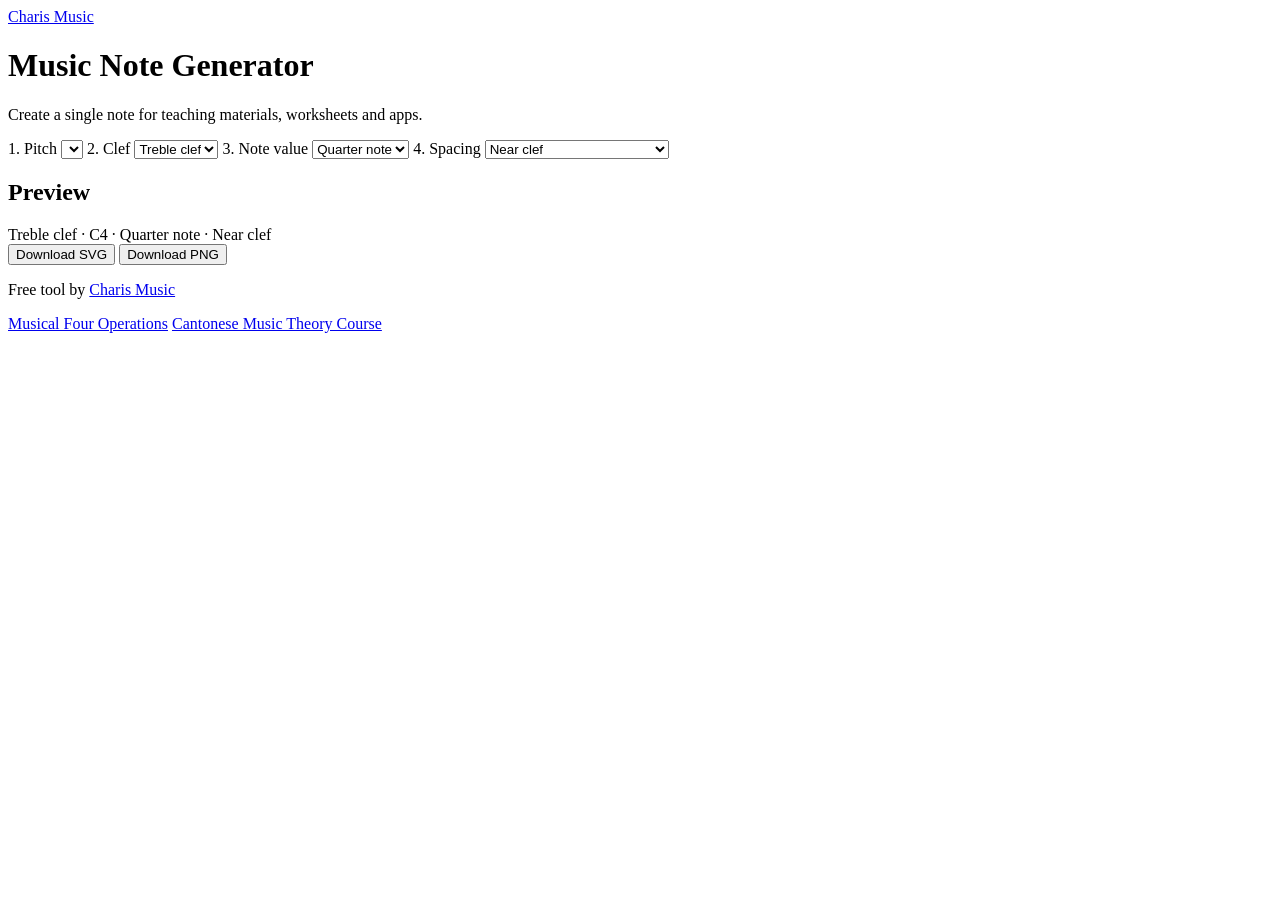
==== note_tool.html @ 5a93480d "Add files via upload" ====
<!doctype html>
<html lang="en">
<head>
  <meta charset="utf-8">
  <meta name="viewport" content="width=device-width, initial-scale=1">
  <title>Free Music Note Generator | Charis Music</title>
  <meta name="description" content="Create and download clear treble- and bass-clef music notes as SVG files. Choose pitch, note value and spacing with this free Charis Music tool.">
  <meta name="robots" content="index, follow">
  <meta name="theme-color" content="#ffffff">
  <link rel="canonical" href="https://www.charismusic.co.uk/">
  <link rel="stylesheet" href="style.css">
</head>
<body>
  <main class="tool-shell" aria-labelledby="page-title">
    <header class="brand-header">
      <a class="brand" href="https://www.charismusic.co.uk/" target="_top" rel="noopener">Charis Music</a>
      <h1 id="page-title">Music Note Generator</h1>
      <p>Create a single note for teaching materials, worksheets and apps.</p>
    </header>

    <section class="controls" aria-label="Music note settings">
      <label>
        <span>1. Pitch</span>
        <select id="pitchSelect" aria-label="Pitch"></select>
      </label>

      <label>
        <span>2. Clef</span>
        <select id="clefSelect" aria-label="Clef">
          <option value="treble">Treble clef</option>
          <option value="bass">Bass clef</option>
        </select>
      </label>

      <label>
        <span>3. Note value</span>
        <select id="valueSelect" aria-label="Note value">
          <option value="quarter">Quarter note</option>
          <option value="eighth">Eighth note</option>
        </select>
      </label>

      <label>
        <span>4. Spacing</span>
        <select id="spacingSelect" aria-label="Spacing">
          <option value="near">Near clef</option>
          <option value="key">Key signature space</option>
          <option value="keytime">Key + time signature space</option>
        </select>
      </label>
    </section>

    <section class="preview-card" aria-labelledby="preview-title">
      <div class="preview-heading">
        <h2 id="preview-title">Preview</h2>
        <span id="selectionSummary">Treble clef · C4 · Quarter note · Near clef</span>
      </div>
      <div id="svgPreview" class="preview" role="img" aria-label="Generated music note"></div>
    </section>

    <div class="actions">
      <button id="downloadSvg" type="button">Download SVG</button>
      <button id="downloadPng" type="button" class="secondary">Download PNG</button>
    </div>

    <footer>
      <p>Free tool by <a href="https://www.charismusic.co.uk/" target="_top" rel="noopener">Charis Music</a></p>
      <nav aria-label="Charis Music resources">
        <a href="https://www.charismusic.co.uk/4operations" target="_top" rel="noopener">Musical Four Operations</a>
        <a href="https://youtube.com/playlist?list=PLTFKI5MNaD74" target="_blank" rel="noopener">Cantonese Music Theory Course</a>
      </nav>
    </footer>
  </main>

  <script src="app.js"></script>
</body>
</html>
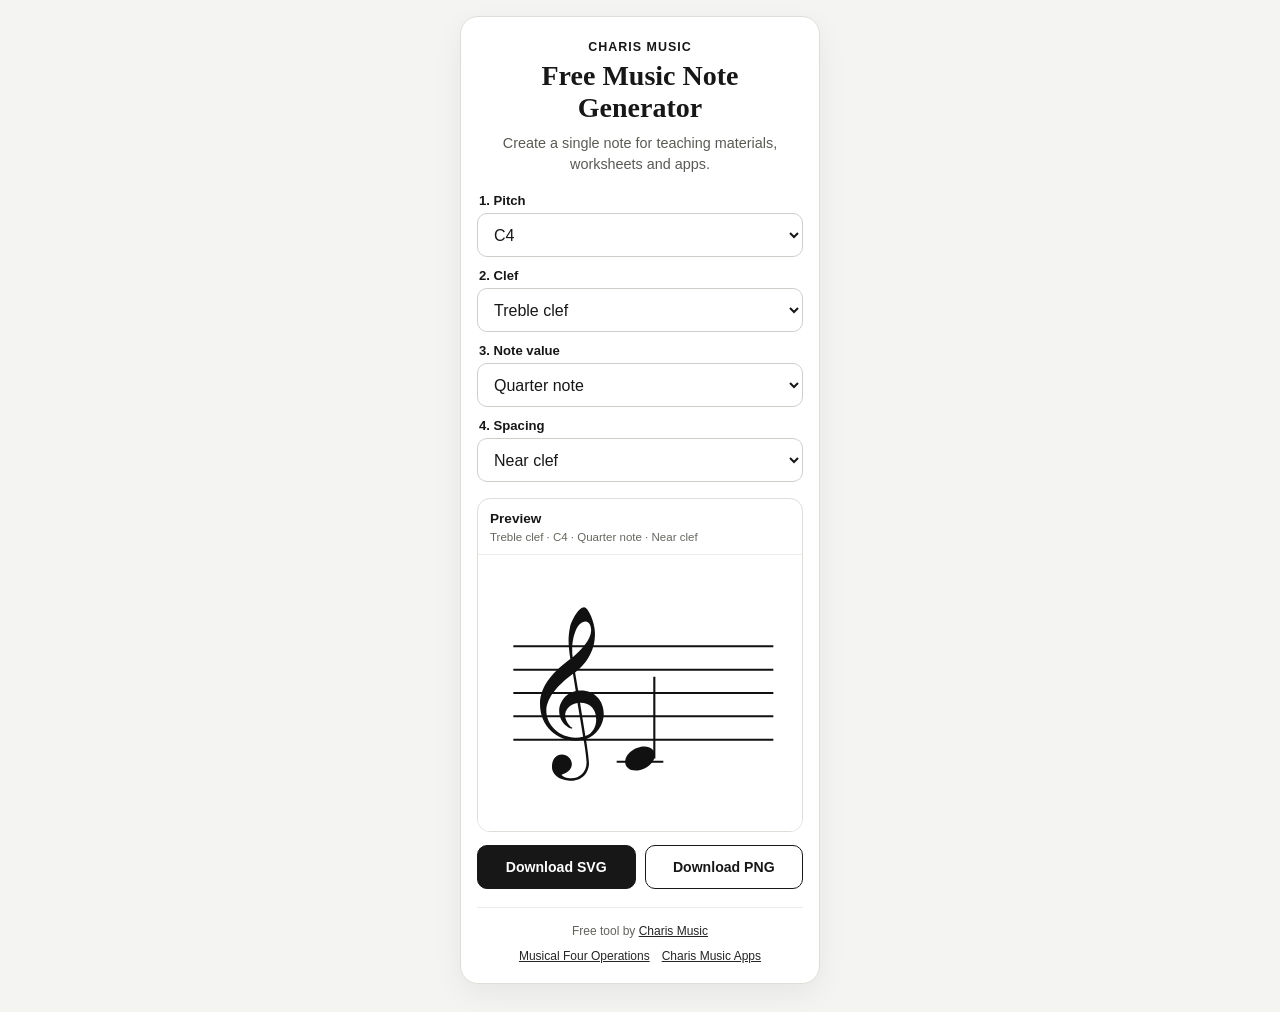
==== commit 52a2a159: "Add files via upload" ====
--- a/note_tool.html
+++ b/note_tool.html
@@ -14,7 +14,7 @@
   <main class="tool-shell" aria-labelledby="page-title">
     <header class="brand-header">
       <a class="brand" href="https://www.charismusic.co.uk/" target="_top" rel="noopener">Charis Music</a>
-      <h1 id="page-title">Music Note Generator</h1>
+      <h1 id="page-title">Free Music Note Generator</h1>
       <p>Create a single note for teaching materials, worksheets and apps.</p>
     </header>
 
@@ -67,7 +67,7 @@
       <p>Free tool by <a href="https://www.charismusic.co.uk/" target="_top" rel="noopener">Charis Music</a></p>
       <nav aria-label="Charis Music resources">
         <a href="https://www.charismusic.co.uk/4operations" target="_top" rel="noopener">Musical Four Operations</a>
-        <a href="https://youtube.com/playlist?list=PLTFKI5MNaD74" target="_blank" rel="noopener">Cantonese Music Theory Course</a>
+        <a href="https://youtube.com/playlist?list=PLTFKI5MNaD74" target="_blank" rel="noopener">Charis Music Apps</a>
       </nav>
     </footer>
   </main>
--- a/style.css
+++ b/style.css
@@ -0,0 +1,168 @@
+:root {
+  font-family: Arial, Helvetica, sans-serif;
+  color: #171717;
+  background: #f4f4f2;
+  font-synthesis: none;
+}
+
+* { box-sizing: border-box; }
+
+html, body { margin: 0; min-height: 100%; }
+
+body {
+  padding: 16px 10px 28px;
+  background: #f4f4f2;
+}
+
+.tool-shell {
+  width: 100%;
+  max-width: 360px;
+  margin: 0 auto;
+  padding: 20px 16px 18px;
+  background: #fff;
+  border: 1px solid #deded9;
+  border-radius: 18px;
+  box-shadow: 0 10px 30px rgba(0,0,0,.06);
+}
+
+.brand-header { text-align: center; }
+
+.brand {
+  display: inline-block;
+  margin-bottom: 6px;
+  color: #171717;
+  font-weight: 700;
+  letter-spacing: .08em;
+  text-decoration: none;
+  text-transform: uppercase;
+  font-size: .78rem;
+}
+
+h1 {
+  margin: 0;
+  font-family: Georgia, "Times New Roman", serif;
+  font-size: 1.75rem;
+  line-height: 1.15;
+  font-weight: 600;
+}
+
+.brand-header p {
+  margin: 9px auto 18px;
+  max-width: 290px;
+  color: #5a5a55;
+  font-size: .9rem;
+  line-height: 1.45;
+}
+
+.controls {
+  display: grid;
+  gap: 11px;
+}
+
+label span {
+  display: block;
+  margin: 0 0 5px 2px;
+  font-size: .82rem;
+  font-weight: 700;
+}
+
+select {
+  width: 100%;
+  min-height: 44px;
+  padding: 0 38px 0 12px;
+  border: 1px solid #cfcfca;
+  border-radius: 10px;
+  background: #fff;
+  color: #171717;
+  font: inherit;
+  font-size: 1rem;
+}
+
+select:focus, button:focus-visible, a:focus-visible {
+  outline: 3px solid rgba(30,30,30,.18);
+  outline-offset: 2px;
+}
+
+.preview-card {
+  margin-top: 16px;
+  border: 1px solid #deded9;
+  border-radius: 13px;
+  overflow: hidden;
+  background: #fff;
+}
+
+.preview-heading {
+  padding: 10px 12px 8px;
+  border-bottom: 1px solid #ecece8;
+}
+
+.preview-heading h2 {
+  display: inline;
+  margin: 0;
+  font-size: .85rem;
+}
+
+.preview-heading span {
+  display: block;
+  margin-top: 3px;
+  color: #66665f;
+  font-size: .72rem;
+  line-height: 1.35;
+}
+
+.preview {
+  display: grid;
+  place-items: center;
+  min-height: 178px;
+  padding: 8px;
+  background: #fff;
+}
+
+.preview svg {
+  display: block;
+  width: 100%;
+  max-width: 300px;
+  height: auto;
+}
+
+.actions {
+  display: grid;
+  grid-template-columns: 1fr 1fr;
+  gap: 9px;
+  margin-top: 13px;
+}
+
+button {
+  min-height: 44px;
+  border: 1px solid #171717;
+  border-radius: 10px;
+  background: #171717;
+  color: #fff;
+  font: inherit;
+  font-size: .88rem;
+  font-weight: 700;
+  cursor: pointer;
+}
+
+button.secondary { background: #fff; color: #171717; }
+button:hover { opacity: .84; }
+
+footer {
+  margin-top: 18px;
+  padding-top: 14px;
+  border-top: 1px solid #ecece8;
+  text-align: center;
+  color: #62625c;
+  font-size: .75rem;
+  line-height: 1.5;
+}
+
+footer p { margin: 0 0 7px; }
+footer a { color: #252525; }
+footer nav { display: flex; flex-wrap: wrap; justify-content: center; gap: 5px 12px; }
+
+@media (max-width: 330px) {
+  body { padding-left: 5px; padding-right: 5px; }
+  .tool-shell { padding-left: 12px; padding-right: 12px; border-radius: 13px; }
+  .actions { grid-template-columns: 1fr; }
+}
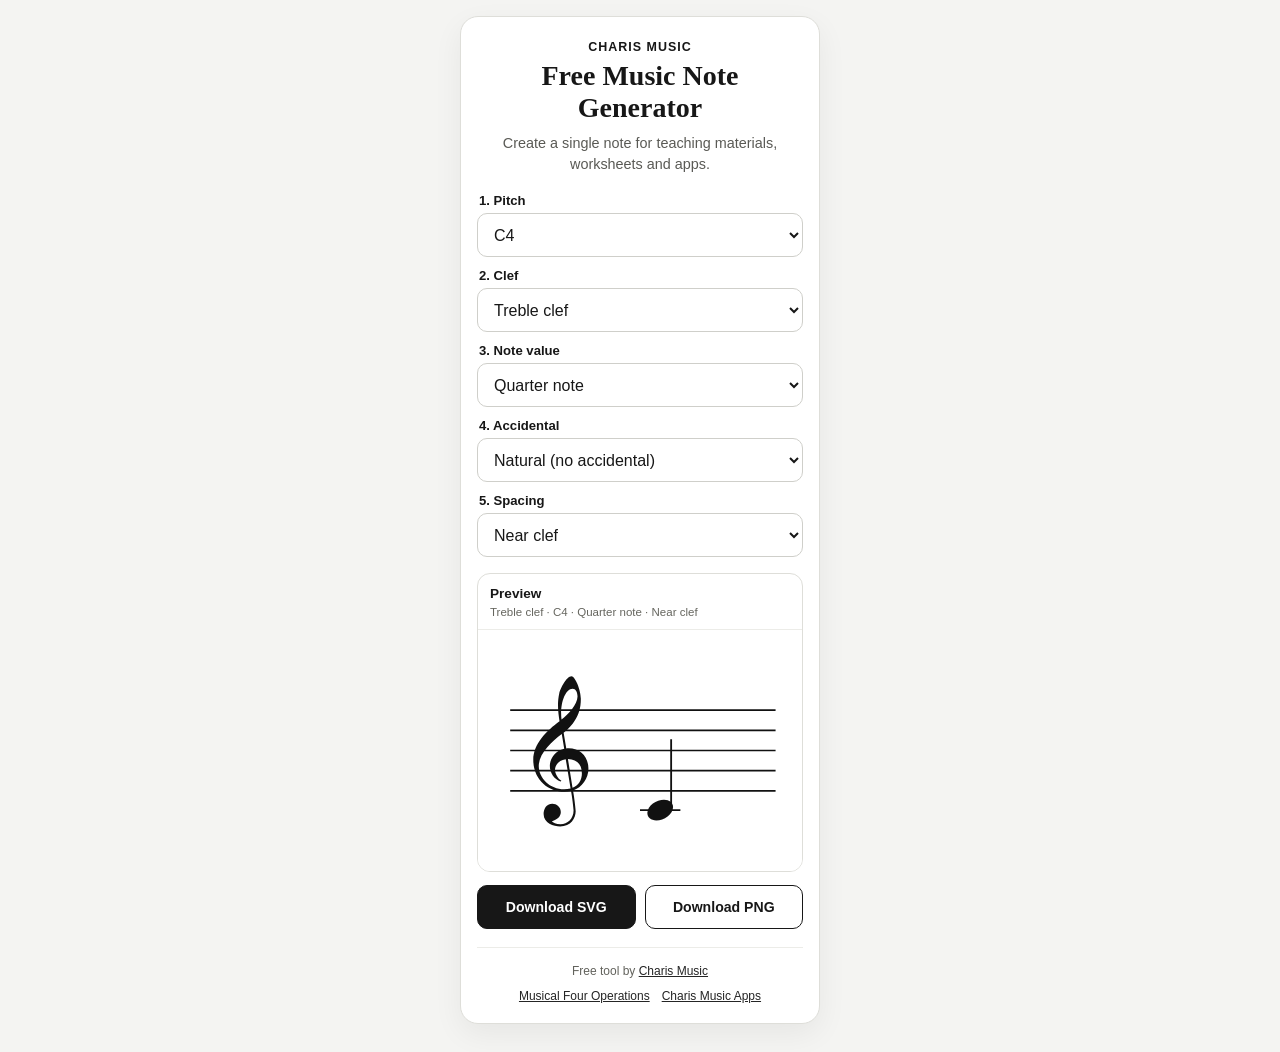
==== commit 0363502f: "Add files via upload" ====
--- a/note_tool.html
+++ b/note_tool.html
@@ -4,10 +4,10 @@
   <meta charset="utf-8">
   <meta name="viewport" content="width=device-width, initial-scale=1">
   <title>Free Music Note Generator | Charis Music</title>
-  <meta name="description" content="Create and download clear treble- and bass-clef music notes as SVG files. Choose pitch, note value and spacing with this free Charis Music tool.">
+  <meta name="description" content="Create and download treble, bass, alto and tenor clef notes. Choose pitch, note value, accidental and spacing with this free Charis Music tool.">
   <meta name="robots" content="index, follow">
   <meta name="theme-color" content="#ffffff">
-  <link rel="canonical" href="https://www.charismusic.co.uk/">
+  <link rel="canonical" href="https://www.charismusic.co.uk/notegenerator">
   <link rel="stylesheet" href="style.css">
 </head>
 <body>
@@ -29,6 +29,8 @@
         <select id="clefSelect" aria-label="Clef">
           <option value="treble">Treble clef</option>
           <option value="bass">Bass clef</option>
+          <option value="alto">Alto clef</option>
+          <option value="tenor">Tenor clef</option>
         </select>
       </label>
 
@@ -41,7 +43,16 @@
       </label>
 
       <label>
-        <span>4. Spacing</span>
+        <span>4. Accidental</span>
+        <select id="accidentalSelect" aria-label="Accidental">
+          <option value="natural">Natural (no accidental)</option>
+          <option value="sharp">Sharp ♯</option>
+          <option value="flat">Flat ♭</option>
+        </select>
+      </label>
+
+      <label>
+        <span>5. Spacing</span>
         <select id="spacingSelect" aria-label="Spacing">
           <option value="near">Near clef</option>
           <option value="key">Key signature space</option>
@@ -67,7 +78,7 @@
       <p>Free tool by <a href="https://www.charismusic.co.uk/" target="_top" rel="noopener">Charis Music</a></p>
       <nav aria-label="Charis Music resources">
         <a href="https://www.charismusic.co.uk/4operations" target="_top" rel="noopener">Musical Four Operations</a>
-        <a href="https://youtube.com/playlist?list=PLTFKI5MNaD74" target="_blank" rel="noopener">Charis Music Apps</a>
+        <a href="https://www.charismusic.co.uk/music-apps" target="_top" rel="noopener">Charis Music Apps</a>
       </nav>
     </footer>
   </main>
